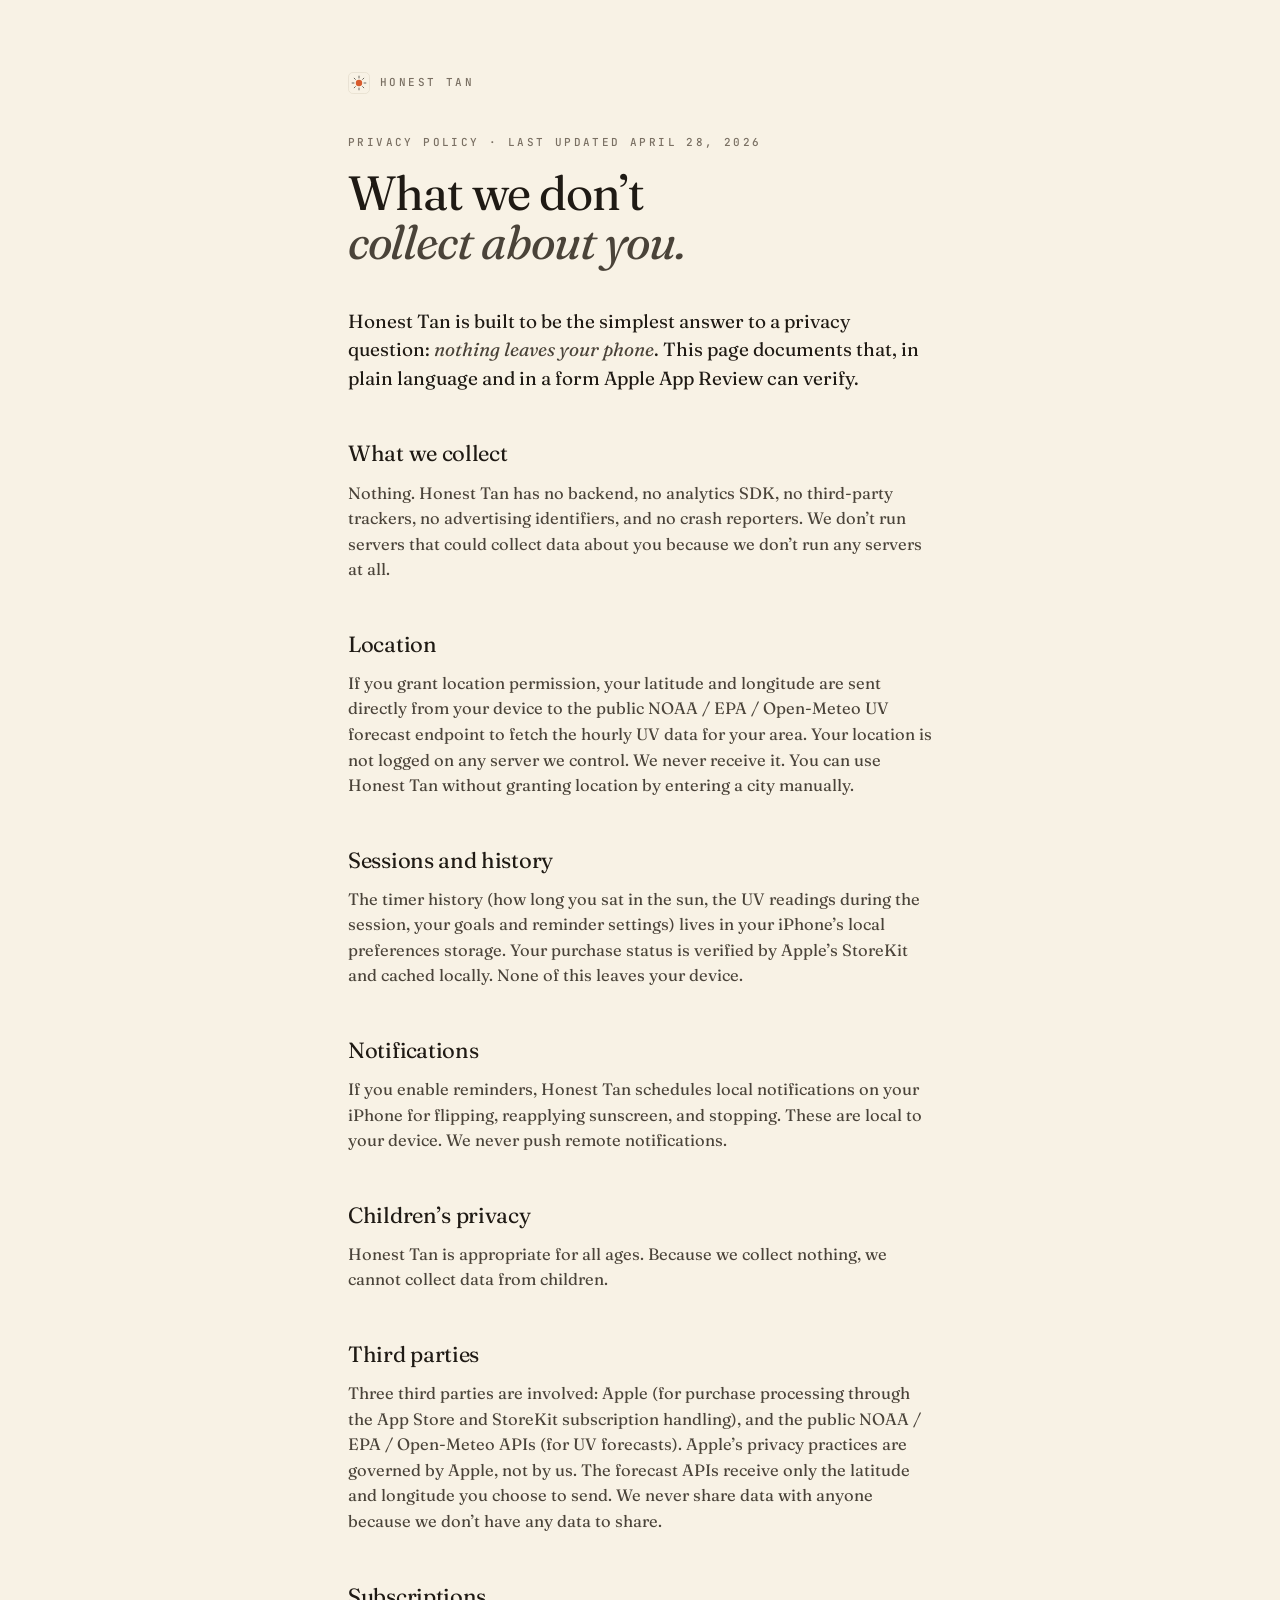
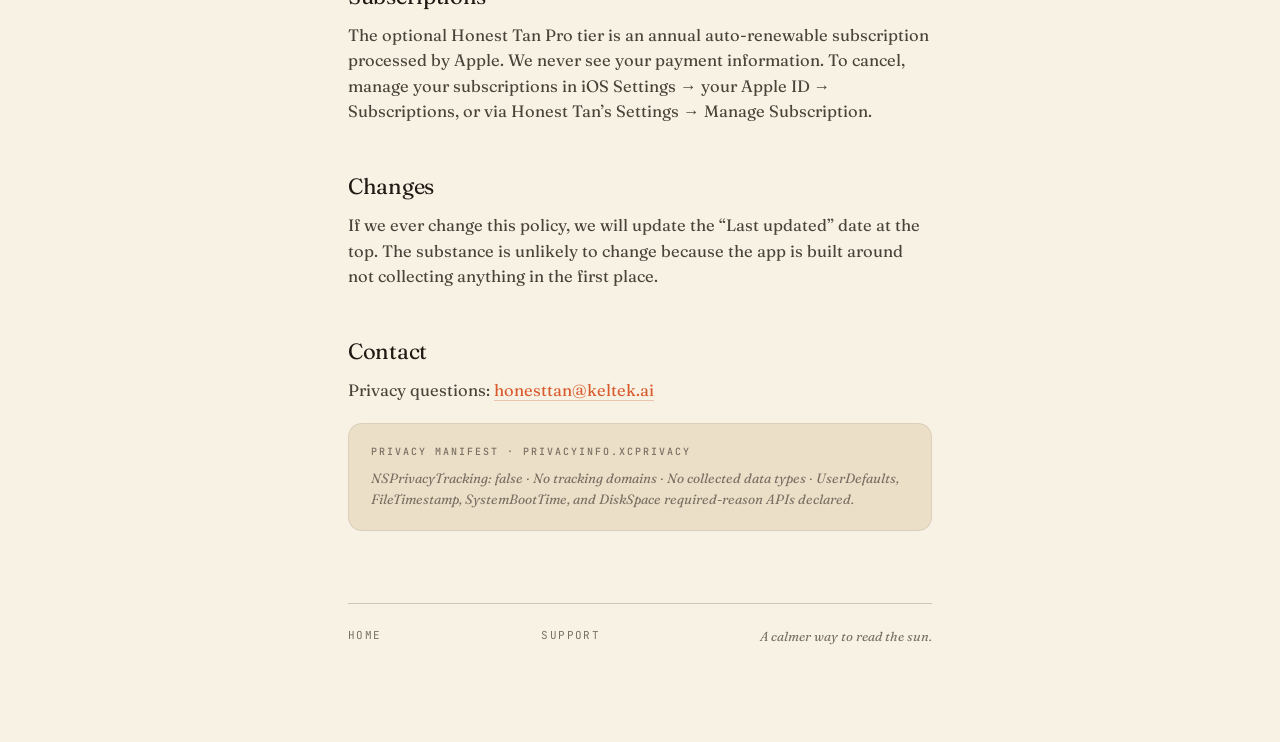
==== privacy.html @ 056e1331 "Initial: HonestTan landing — index, privacy, support" ====
<!doctype html>
<html lang="en">
<head>
  <meta charset="utf-8">
  <meta name="viewport" content="width=device-width, initial-scale=1">
  <title>Privacy Policy — Honest Tan</title>
  <meta name="theme-color" content="#F8F2E5">
  <link rel="icon" type="image/svg+xml" href="favicon.svg">
  <link rel="preconnect" href="https://fonts.googleapis.com">
  <link rel="preconnect" href="https://fonts.gstatic.com" crossorigin>
  <link href="https://fonts.googleapis.com/css2?family=Fraunces:ital,opsz,wght@0,9..144,300..600;1,9..144,300..500&family=JetBrains+Mono:wght@400;500&display=swap" rel="stylesheet">
  <link rel="stylesheet" href="styles.css">
</head>
<body>
  <main>
    <div class="mark">
      <svg width="22" height="22" viewBox="0 0 48 48" fill="none" aria-hidden="true">
        <rect x="1" y="1" width="46" height="46" rx="10" fill="#F8F2E5" stroke="#CFC7B5" stroke-width="0.8"/>
        <circle cx="24" cy="24" r="7" fill="#D85B2D"/>
        <g stroke="#1F1A14" stroke-width="1.4" stroke-linecap="round">
          <line x1="24" y1="9" x2="24" y2="13"/>
          <line x1="24" y1="35" x2="24" y2="39"/>
          <line x1="9" y1="24" x2="13" y2="24"/>
          <line x1="35" y1="24" x2="39" y2="24"/>
          <line x1="13.5" y1="13.5" x2="16" y2="16"/>
          <line x1="32" y1="32" x2="34.5" y2="34.5"/>
          <line x1="34.5" y1="13.5" x2="32" y2="16"/>
          <line x1="13.5" y1="34.5" x2="16" y2="32"/>
        </g>
      </svg>
      <a href="index.html">Honest Tan</a>
    </div>

    <header>
      <div class="kicker">Privacy Policy · Last updated April 28, 2026</div>
      <h1>What we don&rsquo;t<br><span class="italic">collect about you.</span></h1>
    </header>

    <p class="lead">Honest Tan is built to be the simplest answer to a privacy question: <em>nothing leaves your phone</em>. This page documents that, in plain language and in a form Apple App Review can verify.</p>

    <h2>What we collect</h2>
    <p>Nothing. Honest Tan has no backend, no analytics SDK, no third-party trackers, no advertising identifiers, and no crash reporters. We don&rsquo;t run servers that could collect data about you because we don&rsquo;t run any servers at all.</p>

    <h2>Location</h2>
    <p>If you grant location permission, your latitude and longitude are sent directly from your device to the public NOAA / EPA / Open-Meteo UV forecast endpoint to fetch the hourly UV data for your area. Your location is not logged on any server we control. We never receive it. You can use Honest Tan without granting location by entering a city manually.</p>

    <h2>Sessions and history</h2>
    <p>The timer history (how long you sat in the sun, the UV readings during the session, your goals and reminder settings) lives in your iPhone&rsquo;s local preferences storage. Your purchase status is verified by Apple&rsquo;s StoreKit and cached locally. None of this leaves your device.</p>

    <h2>Notifications</h2>
    <p>If you enable reminders, Honest Tan schedules local notifications on your iPhone for flipping, reapplying sunscreen, and stopping. These are local to your device. We never push remote notifications.</p>

    <h2>Children&rsquo;s privacy</h2>
    <p>Honest Tan is appropriate for all ages. Because we collect nothing, we cannot collect data from children.</p>

    <h2>Third parties</h2>
    <p>Three third parties are involved: Apple (for purchase processing through the App Store and StoreKit subscription handling), and the public NOAA / EPA / Open-Meteo APIs (for UV forecasts). Apple&rsquo;s privacy practices are governed by Apple, not by us. The forecast APIs receive only the latitude and longitude you choose to send. We never share data with anyone because we don&rsquo;t have any data to share.</p>

    <h2>Subscriptions</h2>
    <p>The optional Honest Tan Pro tier is an annual auto-renewable subscription processed by Apple. We never see your payment information. To cancel, manage your subscriptions in iOS Settings → your Apple ID → Subscriptions, or via Honest Tan&rsquo;s Settings → Manage Subscription.</p>

    <h2>Changes</h2>
    <p>If we ever change this policy, we will update the &ldquo;Last updated&rdquo; date at the top. The substance is unlikely to change because the app is built around not collecting anything in the first place.</p>

    <h2>Contact</h2>
    <p>Privacy questions: <a href="mailto:honesttan@keltek.ai?subject=Honest%20Tan%20privacy">honesttan@keltek.ai</a></p>

    <div class="card">
      <div class="label">Privacy Manifest · PrivacyInfo.xcprivacy</div>
      <p class="muted">NSPrivacyTracking: false · No tracking domains · No collected data types · UserDefaults, FileTimestamp, SystemBootTime, and DiskSpace required-reason APIs declared.</p>
    </div>

    <footer>
      <a href="index.html">Home</a>
      <a href="support.html">Support</a>
      <span class="sig">A calmer way to read the sun.</span>
    </footer>
  </main>
</body>
</html>
---- styles.css ----
:root {
  --paper: #F8F2E5;
  --paper2: #EBDFC8;
  --ink: #1F1A14;
  --ink2: #4A4339;
  --ink3: #7A7063;
  --rule: #CFC7B5;
  --mark: #D85B2D;
  --gold: #E4A642;

  --serif: 'Fraunces', 'New York', 'Iowan Old Style', Georgia, ui-serif, serif;
  --mono: 'JetBrains Mono', ui-monospace, SFMono-Regular, Menlo, monospace;

  --maxw: 640px;
}

* { box-sizing: border-box; margin: 0; padding: 0; }

html { -webkit-text-size-adjust: 100%; }

body {
  background: var(--paper);
  color: var(--ink);
  font-family: var(--serif);
  font-size: 17px;
  line-height: 1.55;
  -webkit-font-smoothing: antialiased;
  -moz-osx-font-smoothing: grayscale;
  font-feature-settings: "liga", "kern", "ss01";
}

::selection { background: var(--mark); color: var(--paper); }

main {
  max-width: var(--maxw);
  margin: 0 auto;
  padding: 72px 28px 96px;
}

@media (max-width: 520px) {
  main { padding: 56px 22px 80px; }
}

/* ─── Header mark + eyebrow ───────────────────────────────── */

.mark {
  display: flex;
  align-items: center;
  gap: 10px;
  margin-bottom: 40px;
  font-family: var(--mono);
  font-size: 11px;
  font-weight: 500;
  letter-spacing: 2.4px;
  color: var(--ink3);
  text-transform: uppercase;
}

.mark svg { display: block; flex-shrink: 0; }
.mark a { color: var(--ink3); border: 0; }
.mark a:hover { color: var(--ink); }

.kicker {
  font-family: var(--mono);
  font-size: 11px;
  font-weight: 500;
  letter-spacing: 2.4px;
  color: var(--ink3);
  text-transform: uppercase;
  margin-bottom: 18px;
}

header { margin-bottom: 40px; }

h1 {
  font-weight: 400;
  font-size: clamp(34px, 6.2vw, 48px);
  letter-spacing: -1px;
  line-height: 1.02;
  color: var(--ink);
}

h1 .italic { font-style: italic; color: var(--ink2); }
h1 .underline {
  position: relative;
  display: inline-block;
  padding-bottom: 2px;
}
h1 .underline::after {
  content: "";
  position: absolute;
  left: 0; right: 0; bottom: 0;
  height: 6px;
  background: var(--gold);
  border-radius: 2px;
}

h2 {
  font-weight: 400;
  font-size: 22px;
  letter-spacing: -0.3px;
  margin: 44px 0 10px;
  color: var(--ink);
}

h3 {
  font-weight: 400;
  font-style: italic;
  font-size: 17.5px;
  letter-spacing: -0.1px;
  color: var(--ink);
  margin: 28px 0 8px;
}

p, ul {
  color: var(--ink2);
  margin-bottom: 16px;
  font-size: 16.5px;
}

ul { padding-left: 20px; list-style: none; }
ul li {
  margin-bottom: 8px;
  position: relative;
  padding-left: 18px;
}
ul li::before {
  content: "";
  position: absolute;
  left: 0; top: 12px;
  width: 10px; height: 1px;
  background: var(--ink3);
}

em, .italic { font-style: italic; color: var(--ink2); }

a {
  color: var(--mark);
  text-decoration: none;
  border-bottom: 1px solid color-mix(in srgb, var(--mark) 30%, transparent);
  transition: border-color 140ms ease, color 140ms ease;
}
a:hover {
  border-bottom-color: var(--mark);
  color: color-mix(in srgb, var(--mark) 80%, var(--ink));
}

/* ─── Decorative rule ─────────────────────────────────────── */

.hairline {
  display: block;
  margin: 40px auto;
  width: 42px;
  height: 1px;
  background: var(--rule);
  border: 0;
  opacity: 0.7;
}

/* ─── Card ────────────────────────────────────────────────── */

.card {
  background: var(--paper2);
  border-radius: 14px;
  padding: 20px 22px;
  margin: 20px 0;
  border: 1px solid color-mix(in srgb, var(--rule) 65%, transparent);
}

.card .label {
  font-family: var(--mono);
  font-size: 10px;
  font-weight: 500;
  letter-spacing: 2px;
  color: var(--ink3);
  text-transform: uppercase;
  margin-bottom: 8px;
}

.card p { margin-bottom: 0; }

.muted {
  color: var(--ink3);
  font-size: 13.5px;
  font-style: italic;
}

/* ─── Lead paragraph ──────────────────────────────────────── */

.lead {
  font-size: 19px;
  color: var(--ink);
  line-height: 1.5;
  margin-bottom: 22px;
}

/* ─── Footer ──────────────────────────────────────────────── */

footer {
  margin-top: 72px;
  padding-top: 22px;
  border-top: 1px solid var(--rule);
  font-family: var(--mono);
  font-size: 11px;
  color: var(--ink3);
  letter-spacing: 1.4px;
  text-transform: uppercase;
  display: flex;
  justify-content: space-between;
  gap: 18px;
  flex-wrap: wrap;
  align-items: center;
}

footer a {
  color: var(--ink3);
  border-bottom: 1px solid transparent;
}
footer a:hover {
  color: var(--ink);
  border-bottom-color: var(--ink3);
}

footer .sig {
  font-family: var(--serif);
  font-style: italic;
  font-size: 13px;
  letter-spacing: 0;
  text-transform: none;
  color: var(--ink3);
}

/* ─── FAQ grouping ────────────────────────────────────────── */

.faq {
  border-top: 1px solid var(--rule);
  margin-top: 16px;
}
.faq > div {
  padding: 20px 0 4px;
  border-bottom: 1px solid color-mix(in srgb, var(--rule) 60%, transparent);
}
.faq h3 { margin-top: 0; }
.faq p:last-child { margin-bottom: 20px; }
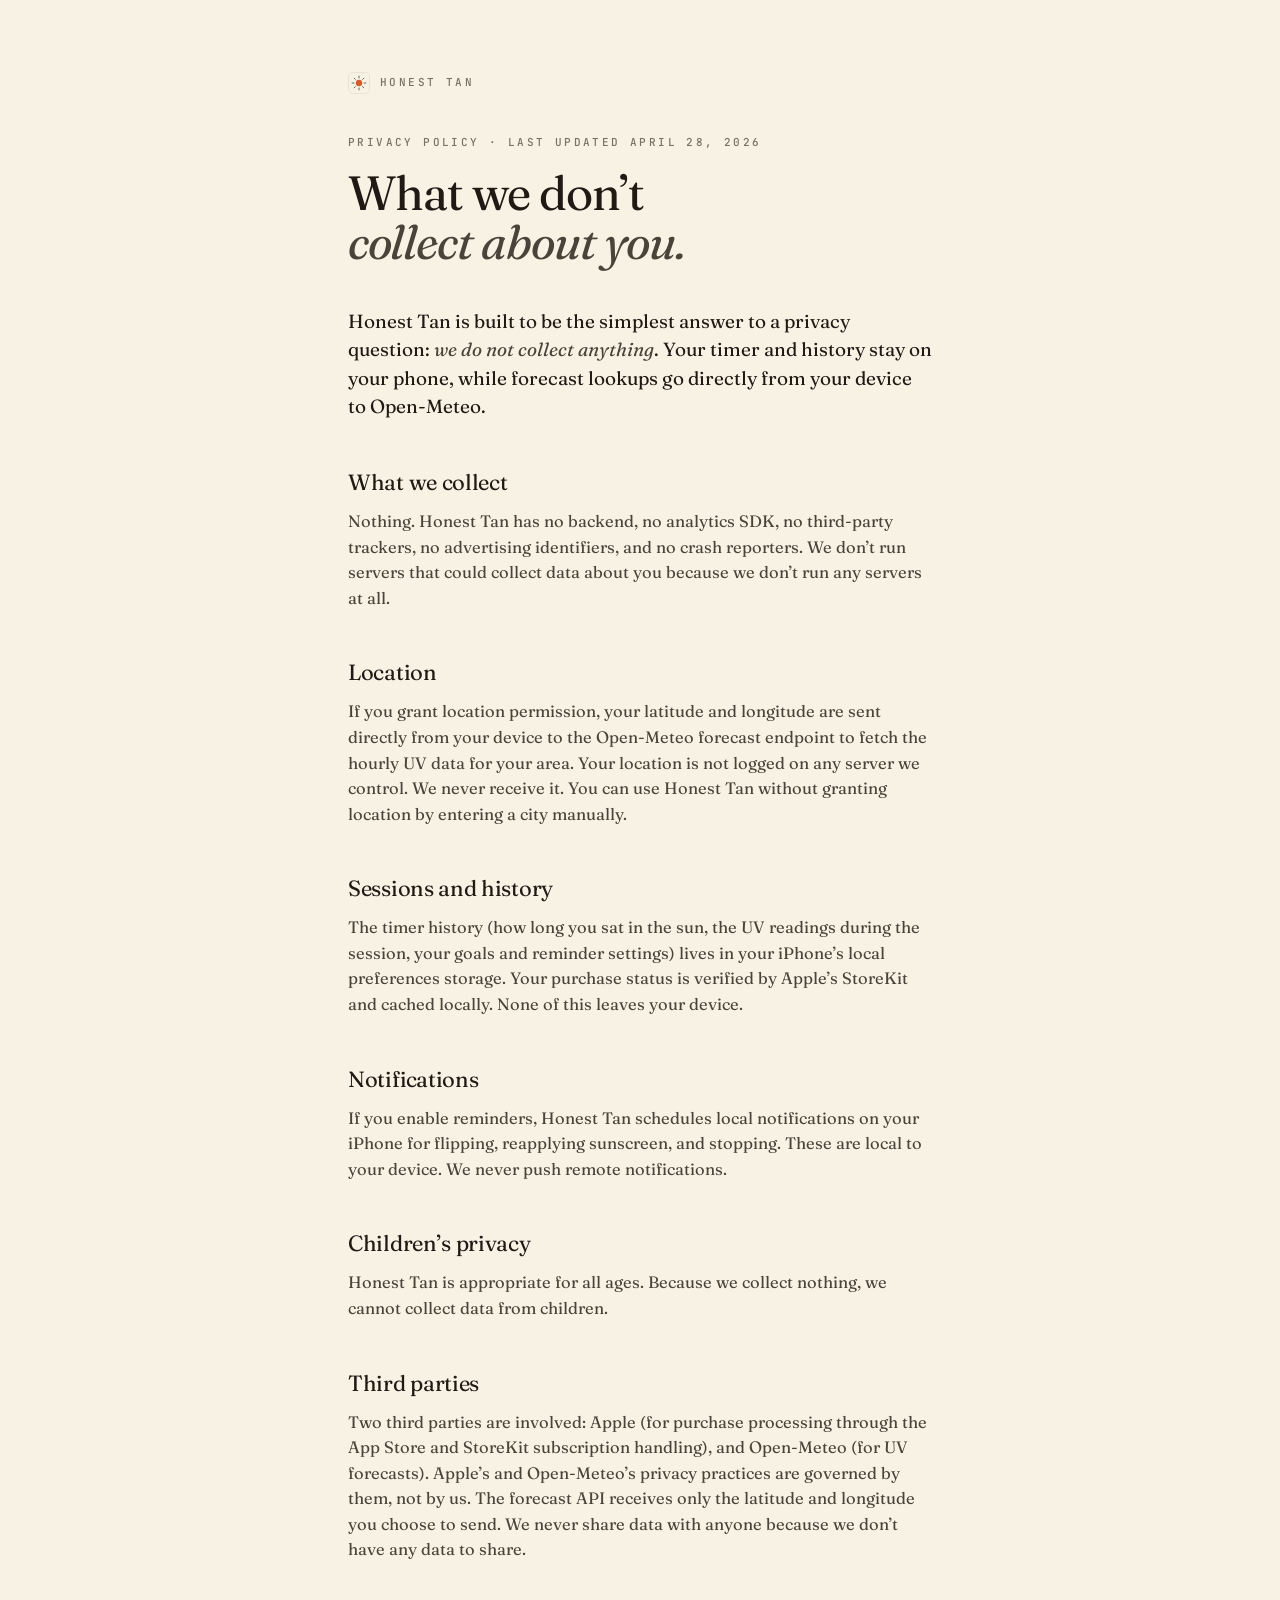
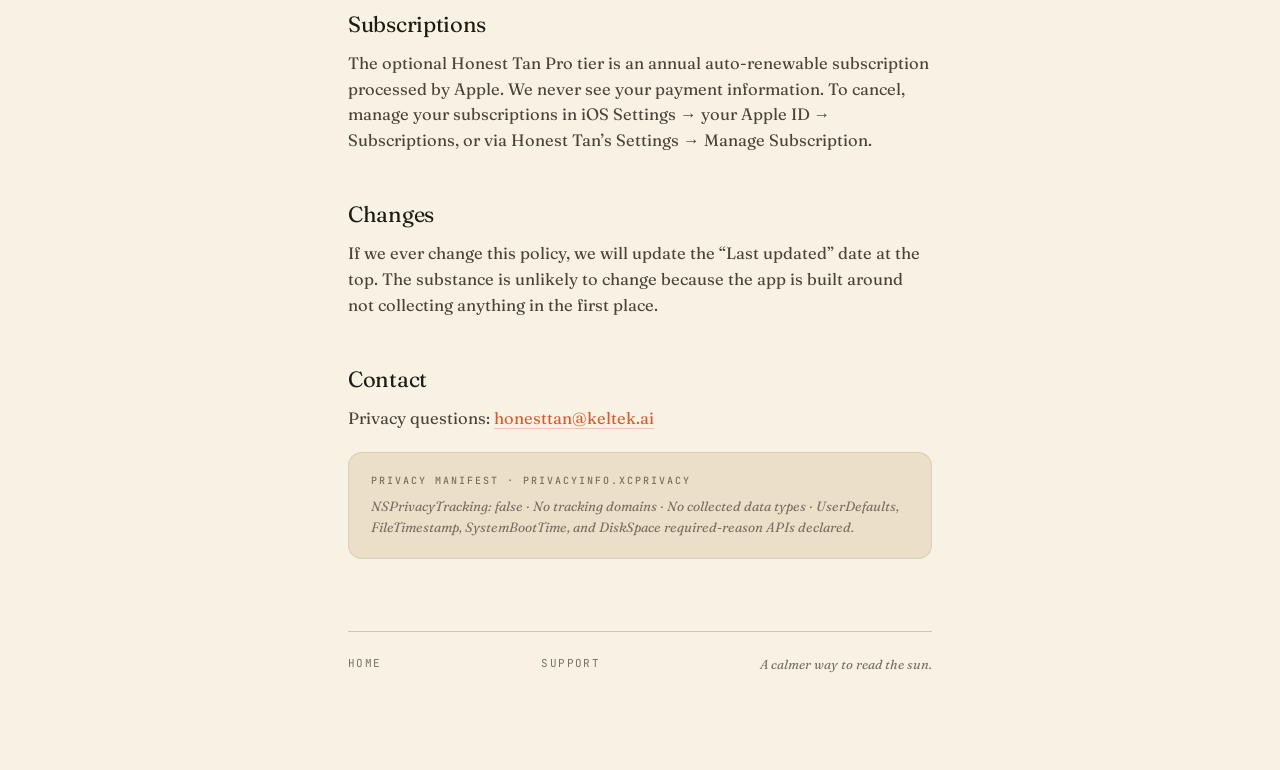
==== commit 7e22dced: "Update forecast attribution to Open-Meteo" ====
--- a/privacy.html
+++ b/privacy.html
@@ -36,13 +36,13 @@
       <h1>What we don&rsquo;t<br><span class="italic">collect about you.</span></h1>
     </header>
 
-    <p class="lead">Honest Tan is built to be the simplest answer to a privacy question: <em>nothing leaves your phone</em>. This page documents that, in plain language and in a form Apple App Review can verify.</p>
+    <p class="lead">Honest Tan is built to be the simplest answer to a privacy question: <em>we do not collect anything</em>. Your timer and history stay on your phone, while forecast lookups go directly from your device to Open-Meteo.</p>
 
     <h2>What we collect</h2>
     <p>Nothing. Honest Tan has no backend, no analytics SDK, no third-party trackers, no advertising identifiers, and no crash reporters. We don&rsquo;t run servers that could collect data about you because we don&rsquo;t run any servers at all.</p>
 
     <h2>Location</h2>
-    <p>If you grant location permission, your latitude and longitude are sent directly from your device to the public NOAA / EPA / Open-Meteo UV forecast endpoint to fetch the hourly UV data for your area. Your location is not logged on any server we control. We never receive it. You can use Honest Tan without granting location by entering a city manually.</p>
+    <p>If you grant location permission, your latitude and longitude are sent directly from your device to the Open-Meteo forecast endpoint to fetch the hourly UV data for your area. Your location is not logged on any server we control. We never receive it. You can use Honest Tan without granting location by entering a city manually.</p>
 
     <h2>Sessions and history</h2>
     <p>The timer history (how long you sat in the sun, the UV readings during the session, your goals and reminder settings) lives in your iPhone&rsquo;s local preferences storage. Your purchase status is verified by Apple&rsquo;s StoreKit and cached locally. None of this leaves your device.</p>
@@ -54,7 +54,7 @@
     <p>Honest Tan is appropriate for all ages. Because we collect nothing, we cannot collect data from children.</p>
 
     <h2>Third parties</h2>
-    <p>Three third parties are involved: Apple (for purchase processing through the App Store and StoreKit subscription handling), and the public NOAA / EPA / Open-Meteo APIs (for UV forecasts). Apple&rsquo;s privacy practices are governed by Apple, not by us. The forecast APIs receive only the latitude and longitude you choose to send. We never share data with anyone because we don&rsquo;t have any data to share.</p>
+    <p>Two third parties are involved: Apple (for purchase processing through the App Store and StoreKit subscription handling), and Open-Meteo (for UV forecasts). Apple&rsquo;s and Open-Meteo&rsquo;s privacy practices are governed by them, not by us. The forecast API receives only the latitude and longitude you choose to send. We never share data with anyone because we don&rsquo;t have any data to share.</p>
 
     <h2>Subscriptions</h2>
     <p>The optional Honest Tan Pro tier is an annual auto-renewable subscription processed by Apple. We never see your payment information. To cancel, manage your subscriptions in iOS Settings → your Apple ID → Subscriptions, or via Honest Tan&rsquo;s Settings → Manage Subscription.</p>
